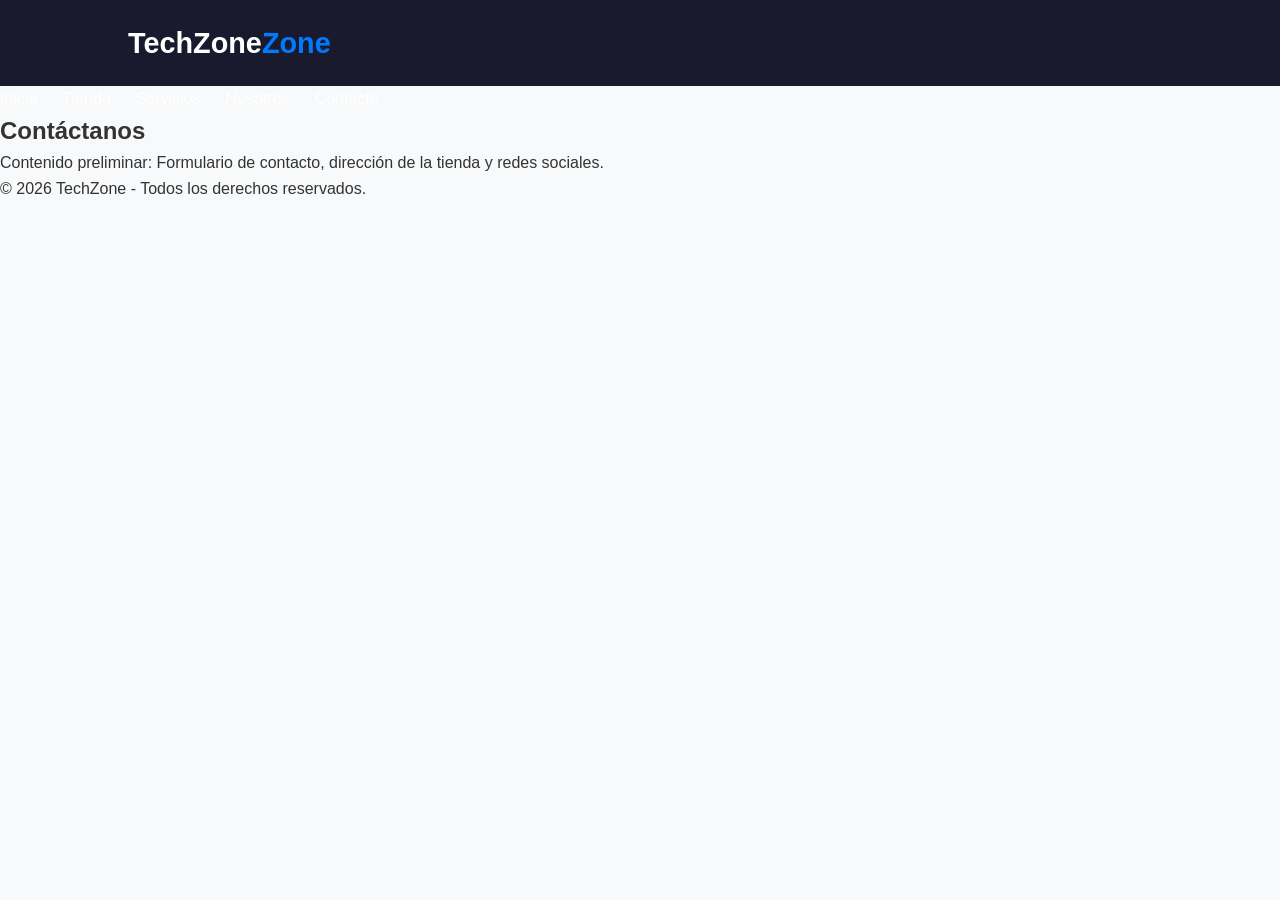
==== pages/contacto.html @ b21bb99a "Estructura, organizacion de carpetas y nuevas paginas PA4" ====
<!DOCTYPE html>
<html lang="es">
<head>
    <meta charset="UTF-8">
    <meta name="viewport" content="width=device-width, initial-scale=1.0">
    <title>TechZone - Contacto</title>
    <!-- Vinculamos al CSS que está afuera en la carpeta css -->
    <link rel="stylesheet" href="../css/style.css">
</head>
<body>

    <header class="main-header">
        <div class="logo-container" id="site-logo">
            <h1>TechZone<span>Zone</span></h1>
        </div>
    </header>

    <nav class="navbar">
    <ul class="nav-links">
        <li><a href="../index.html">Inicio</a></li>
        <li><a href="productos.html">Tienda</a></li>
        <li><a href="#">Servicios</a></li>
        <li><a href="#">Nosotros</a></li>
        <li><a href="contacto.html">Contacto</a></li>
    </ul>
</nav>

    <main>
        <section>
            <h2>Contáctanos</h2>
            <p>Contenido preliminar: Formulario de contacto, dirección de la tienda y redes sociales.</p>
        </section>
    </main>

    <footer>
        <p>&copy; 2026 TechZone - Todos los derechos reservados.</p>
    </footer>

</body>
</html>
---- css/style.css ----
:root {
    --primary-color: #007bff;
    --dark-color: #1a1a2e;
    --light-color: #f8f9fa;
    --text-color: #333333;
    --white-color: #ffffff;
    --font-main: 'Segoe UI', Tahoma, Geneva, Verdana, sans-serif;
}

* {
    margin: 0;
    padding: 0;
    box-sizing: border-box;
}

body {
    font-family: var(--font-main);
    color: var(--text-color);
    background-color: var(--light-color);
    line-height: 1.6;
    display: flex;
    flex-direction: column;
    min-height: 100vh;
}

.main-header {
    background-color: var(--dark-color);
    color: var(--white-color);
    display: flex;
    justify-content: space-between;
    align-items: center;
    padding: 20px 10%; 
    position: sticky;
    top: 0;
    z-index: 1000;
}

#site-logo h1 {
    font-size: 1.8rem;
}

#site-logo span {
    color: var(--primary-color);
}

.nav-links {
    display: flex;
    list-style: none;
    gap: 25px; 
}

.nav-links a {
    color: var(--white-color);
    text-decoration: none;
    font-weight: 500;
    transition: color 0.3s ease;
}

.nav-links a:hover, 
.nav-links a.active {
    color: var(--primary-color);
}

.main-content {
    flex: 1;
    display: flex;
    justify-content: center;
    align-items: center;
    padding: 40px 20px;
}

#home-hero.hero-section {
    background-color: var(--white-color);
    max-width: 800px;
    text-align: center;
    padding: 50px 40px; 
    margin: 20px auto;  
    border-radius: 8px;
    box-shadow: 0 4px 15px rgba(0, 0, 0, 0.05);
}

.hero-section h2 {
    font-size: 2.5rem;
    color: var(--dark-color);
    margin-bottom: 20px; 
}

.hero-section p {
    font-size: 1.1rem;
    color: #666;
    margin-bottom: 30px; 
}

.btn-primary {
    display: inline-block;
    background-color: var(--primary-color);
    color: var(--white-color);
    padding: 12px 30px;
    text-decoration: none;
    border-radius: 5px;
    font-weight: bold;
    transition: background-color 0.3s ease;
}

.btn-primary:hover {
    background-color: #0056b3;
}

.main-footer {
    background-color: var(--dark-color);
    color: #aaaaaa;
    text-align: center;
    padding: 20px;
    font-size: 0.9rem;
    margin-top: auto; 
}
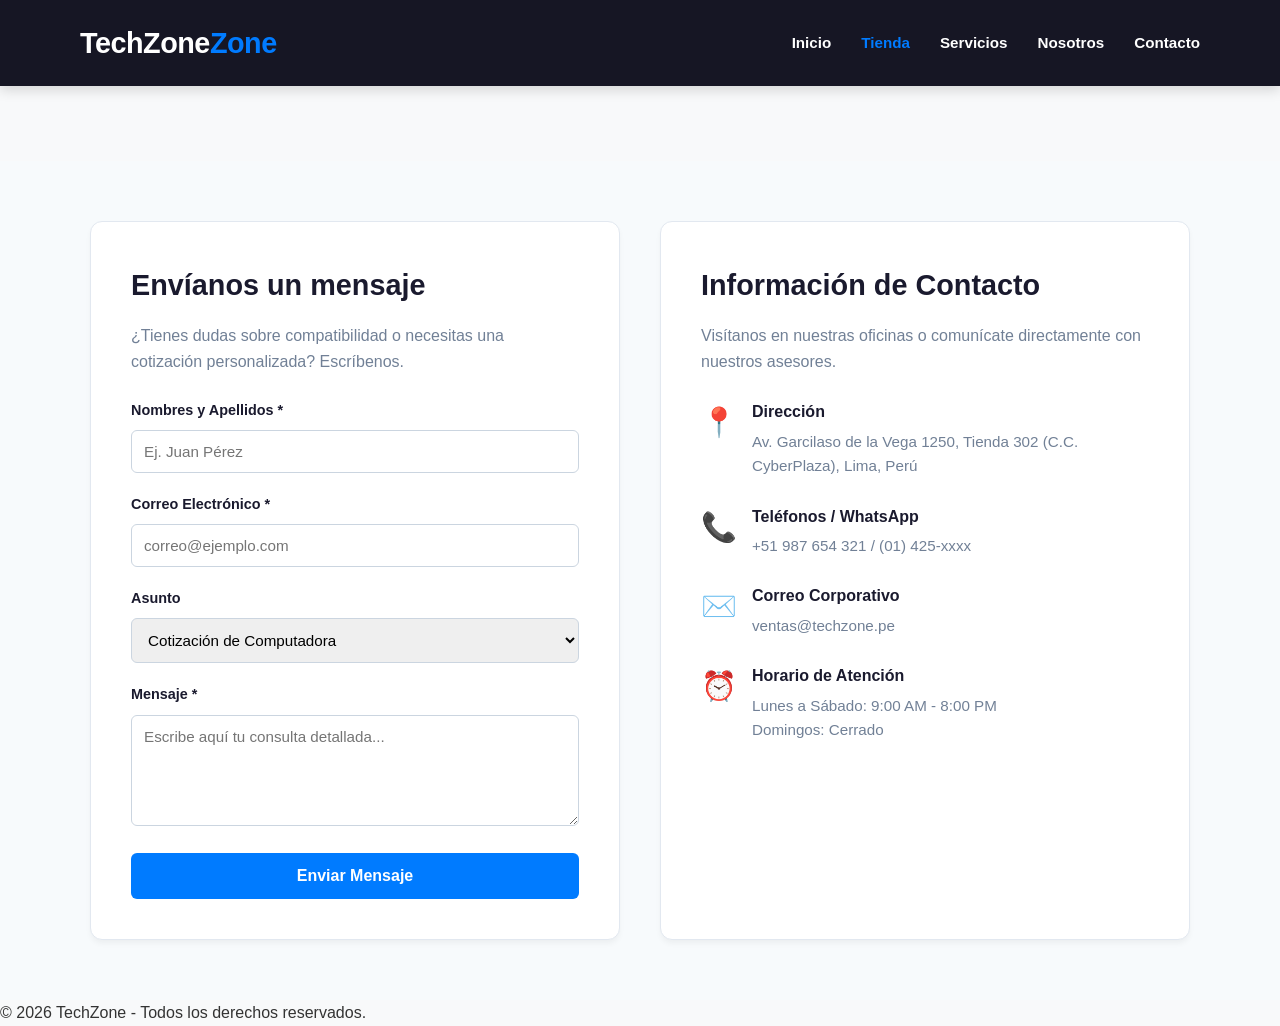
==== commit 1aad7d4b: "Solucion definitiva: Navbar global alineado e impecable" ====
--- a/pages/contacto.html
+++ b/pages/contacto.html
@@ -4,33 +4,99 @@
     <meta charset="UTF-8">
     <meta name="viewport" content="width=device-width, initial-scale=1.0">
     <title>TechZone - Contacto</title>
-    <!-- Vinculamos al CSS que está afuera en la carpeta css -->
     <link rel="stylesheet" href="../css/style.css">
 </head>
 <body>
 
+    
+
     <header class="main-header">
+    <nav class="navbar">
         <div class="logo-container" id="site-logo">
-            <h1>TechZone<span>Zone</span></h1>
+            <h1><a href="../index.html" style="text-decoration: none; color: inherit;">TechZone<span>Zone</span></a></h1>
         </div>
-    </header>
 
-    <nav class="navbar">
-    <ul class="nav-links">
-        <li><a href="../index.html">Inicio</a></li>
-        <li><a href="productos.html">Tienda</a></li>
-        <li><a href="#">Servicios</a></li>
-        <li><a href="#">Nosotros</a></li>
-        <li><a href="contacto.html">Contacto</a></li>
-    </ul>
-</nav>
+        <ul class="nav-links">
+            <li><a href="../index.html">Inicio</a></li>
+            <li><a href="productos.html" class="active">Tienda</a></li>
+            <li><a href="#">Servicios</a></li>
+            <li><a href="#">Nosotros</a></li>
+            <li><a href="contacto.html">Contacto</a></li>
+        </ul>
+    </nav>
+</header>
 
-    <main>
-        <section>
-            <h2>Contáctanos</h2>
-            <p>Contenido preliminar: Formulario de contacto, dirección de la tienda y redes sociales.</p>
-        </section>
-    </main>
+    <main class="contacto-main">
+    <section class="contacto-container">
+        
+        <div class="contacto-formulario-box">
+            <h3>Envíanos un mensaje</h3>
+            <p>¿Tienes dudas sobre compatibilidad o necesitas una cotización personalizada? Escríbenos.</p>
+            
+            <form class="form-contacto">
+                <div class="form-group">
+                    <label for="nombre">Nombres y Apellidos *</label>
+                    <input type="text" id="nombre" required placeholder="Ej. Juan Pérez">
+                </div>
+                <div class="form-group">
+                    <label for="correo">Correo Electrónico *</label>
+                    <input type="email" id="correo" required placeholder="correo@ejemplo.com">
+                </div>
+                <div class="form-group">
+                    <label for="asunto">Asunto</label>
+                    <select id="asunto">
+                        <option value="cotizacion">Cotización de Computadora</option>
+                        <option value="soporte">Soporte Técnico / Garantía</option>
+                        <option value="ventas">Duda sobre un Producto</option>
+                    </select>
+                </div>
+                <div class="form-group">
+                    <label for="mensaje">Mensaje *</label>
+                    <textarea id="mensaje" rows="5" required placeholder="Escribe aquí tu consulta detallada..."></textarea>
+                </div>
+                <button type="submit" class="btn-enviar-contacto">Enviar Mensaje</button>
+            </form>
+        </div>
+
+        <div class="contacto-info-box">
+            <h3>Información de Contacto</h3>
+            <p class="contacto-intro">Visítanos en nuestras oficinas o comunícate directamente con nuestros asesores.</p>
+            
+            <div class="info-item">
+                <span class="info-icon">📍</span>
+                <div>
+                    <h4>Dirección</h4>
+                    <p>Av. Garcilaso de la Vega 1250, Tienda 302 (C.C. CyberPlaza), Lima, Perú</p>
+                </div>
+            </div>
+
+            <div class="info-item">
+                <span class="info-icon">📞</span>
+                <div>
+                    <h4>Teléfonos / WhatsApp</h4>
+                    <p>+51 987 654 321 / (01) 425-xxxx</p>
+                </div>
+            </div>
+
+            <div class="info-item">
+                <span class="info-icon">✉️</span>
+                <div>
+                    <h4>Correo Corporativo</h4>
+                    <p>ventas@techzone.pe</p>
+                </div>
+            </div>
+
+            <div class="info-item">
+                <span class="info-icon">⏰</span>
+                <div>
+                    <h4>Horario de Atención</h4>
+                    <p>Lunes a Sábado: 9:00 AM - 8:00 PM<br>Domingos: Cerrado</p>
+                </div>
+            </div>
+        </div>
+
+    </section>
+</main>
 
     <footer>
         <p>&copy; 2026 TechZone - Todos los derechos reservados.</p>
--- a/css/style.css
+++ b/css/style.css
@@ -1,4 +1,3 @@
-
 :root {
     --primary-color: #007bff;
     --dark-color: #1a1a2e;
@@ -24,42 +23,70 @@
     min-height: 100vh;
 }
 
+/* ==========================================
+   CABECERA GLOBAL (IDÉNTICA A LA CAPTURA)
+   ========================================== */
+
 .main-header {
-    background-color: var(--dark-color);
+    background-color: #161624; /* Color oscuro idéntico de tu barra */
+    width: 100%;
+    position: relative;
+    z-index: 1000;
+    /* La sombra blanca/clara que se ve abajo de la barra en tu foto */
+    box-shadow: 0 4px 12px rgba(0, 0, 0, 0.15), 0 1px 0px rgba(255, 255, 255, 0.1); 
+}
+
+.navbar {
+    display: flex;
+    justify-content: space-between; /* Empuja el logo a la izquierda y los links a la derecha */
+    align-items: center;            /* Los centra perfectamente de forma vertical */
+    max-width: 1200px;              /* Limita el ancho para que no se pegue a los extremos de pantallas gigantes */
+    margin: 0 auto;                 /* Centra la barra en la pantalla */
+    padding: 20px 40px;             /* Espaciado interno exacto para darle esa altura elegante */
+}
+
+/* Alineación interna del Logo */
+.logo-container {
+    display: flex;
+    align-items: center;
+}
+
+.logo-container h1 {
+    font-family: var(--font-main);
+    font-size: 1.8rem;
+    font-weight: 700;
     color: var(--white-color);
-    display: flex;
-    justify-content: space-between;
+    margin: 0;
+    letter-spacing: -0.5px;
+}
+
+.logo-container span {
+    color: var(--primary-color);
+}
+
+/* Alineación interna de los Enlaces a la derecha */
+.nav-links {
+    list-style: none;
+    display: flex;
+    gap: 30px; /* Distancia perfecta entre cada palabra */
+    margin: 0;
+    padding: 0;
     align-items: center;
-    padding: 20px 10%; 
-    position: sticky;
-    top: 0;
-    z-index: 1000;
-}
-
-#site-logo h1 {
-    font-size: 1.8rem;
-}
-
-#site-logo span {
-    color: var(--primary-color);
-}
-
-.nav-links {
-    display: flex;
-    list-style: none;
-    gap: 25px; 
 }
 
 .nav-links a {
-    color: var(--white-color);
     text-decoration: none;
-    font-weight: 500;
-    transition: color 0.3s ease;
-}
-
+    color: #ffffff;
+    font-family: var(--font-main);
+    font-size: 0.95rem;
+    font-weight: 600;
+    transition: color 0.2s ease;
+}
+
+/* Color azul para la sección activa o cuando pasas el mouse */
 .nav-links a:hover, 
 .nav-links a.active {
-    color: var(--primary-color);
+    color: #007bff; /* El tono azul exacto de tu Tienda activa */
 }
 
 .main-content {
@@ -114,4 +141,522 @@
     padding: 20px;
     font-size: 0.9rem;
     margin-top: auto; 
+}
+
+
+.home-main {
+    font-family: var(--font-main);
+    color: var(--text-color);
+    line-height: 1.6;
+}
+
+.hero-section {
+    background: linear-gradient(135deg, rgba(26, 26, 46, 0.85) 0%, rgba(15, 15, 26, 0.9) 100%), 
+                url('../assets/hero-bg.jpg');
+    background-size: cover;
+    background-position: center;
+    background-repeat: no-repeat;
+    color: var(--white-color);
+    padding: 120px 20px; /* Aumentamos el padding para darle cuerpo y presencia al banner */
+    text-align: center;
+}
+
+.hero-container {
+    max-width: 800px;
+    margin: 0 auto;
+}
+.hero-badge {
+    background: var(--primary-color);
+    color: white;
+    padding: 5px 15px;
+    border-radius: 20px;
+    font-size: 0.85rem;
+    font-weight: bold;
+    text-transform: uppercase;
+    letter-spacing: 1px;
+    display: inline-block;
+}
+.hero-title {
+    font-size: 3rem;
+    margin: 20px 0 15px 0;
+    font-weight: 700;
+    letter-spacing: -1px;
+    line-height: 1.2;
+}
+.hero-subtitle {
+    font-size: 1.2rem;
+    color: #a0aec0;
+    margin-bottom: 30px;
+    max-width: 600px;
+    margin-left: auto;
+    margin-right: auto;
+}
+.hero-buttons {
+    display: flex;
+    gap: 15px;
+    justify-content: center;
+}
+
+.btn {
+    padding: 12px 28px;
+    text-decoration: none;
+    border-radius: 6px;
+    font-weight: bold;
+    display: inline-block;
+}
+.btn-primary {
+    background: var(--primary-color);
+    color: white;
+}
+.btn-outline {
+    background: transparent;
+    color: white;
+    border: 2px solid white;
+}
+
+.brands-bar {
+    background: var(--light-color);
+    padding: 20px;
+    border-bottom: 1px solid #e2e8f0;
+}
+.brands-container {
+    display: flex;
+    justify-content: space-around;
+    align-items: center;
+    max-width: 1200px;
+    margin: 0 auto;
+    flex-wrap: wrap;
+    gap: 20px;
+    filter: grayscale(100%);
+    opacity: 0.6;
+}
+.brands-container span {
+    font-weight: bold;
+    font-size: 1.2rem;
+    letter-spacing: 2px;
+}
+
+.section-header {
+    text-align: center;
+    margin-bottom: 40px;
+}
+.section-header h3 {
+    font-size: 2rem;
+    margin-bottom: 10px;
+}
+.section-header p {
+    color: #718096;
+}
+
+.categories-section {
+    padding: 60px 20px;
+    max-width: 1200px;
+    margin: 0 auto;
+}
+.categories-grid {
+    display: grid;
+    grid-template-columns: repeat(auto-fit, minmax(250px, 1fr));
+    gap: 20px;
+}
+.category-card {
+    position: relative;
+    border-radius: 8px;
+    overflow: hidden;
+    height: 200px;
+    display: flex;
+    align-items: flex-end;
+    padding: 20px;
+}
+.cat-laptops { background-color: #2d3748; }
+.cat-hardware { background-color: #4a5568; }
+.cat-perifericos { background-color: #2c5282; }
+
+.category-overlay {
+    position: absolute;
+    inset: 0;
+    background: linear-gradient(to top, rgba(0,0,0,0.8), rgba(0,0,0,0.2));
+}
+.category-content {
+    position: relative;
+    z-index: 10;
+    color: white;
+}
+.category-content h4 {
+    font-size: 1.3rem;
+    margin: 0;
+}
+.category-content a {
+    color: var(--primary-color);
+    font-size: 0.9rem;
+    text-decoration: none;
+    font-weight: bold;
+}
+
+.featured-products {
+    background: #f7fafc;
+    padding: 60px 20px;
+}
+.featured-container {
+    max-width: 1200px;
+    margin: 0 auto;
+}
+.featured-header {
+    display: flex;
+    justify-content: space-between;
+    align-items: flex-end;
+    margin-bottom: 40px;
+    flex-wrap: wrap;
+    gap: 15px;
+}
+.featured-header h3 {
+    font-size: 2rem;
+    margin: 0 0 5px 0;
+}
+.featured-header p {
+    color: #718096;
+    margin: 0;
+}
+.view-all-link {
+    color: var(--primary-color);
+    font-weight: bold;
+    text-decoration: none;
+}
+.products-grid {
+    display: grid;
+    grid-template-columns: repeat(auto-fit, minmax(280px, 1fr));
+    gap: 30px;
+}
+
+.product-card {
+    background: var(--white-color);
+    border: 1px solid #e2e8f0;
+    border-radius: 12px;
+    overflow: hidden;
+    box-shadow: 0 4px 6px -1px rgba(0,0,0,0.05);
+    display: flex;
+    flex-direction: column;
+}
+
+.product-image-container {
+    background: #edf2f7;
+    height: 220px; 
+    display: flex;
+    align-items: center;
+    justify-content: center;
+    position: relative;
+    overflow: hidden;
+}
+.badge-offer {
+    position: absolute;
+    top: 15px;
+    left: 15px;
+    background: #e53e3e;
+    color: white;
+    padding: 4px 10px;
+    border-radius: 4px;
+    font-size: 0.75rem;
+    font-weight: bold;
+}
+.badge-new {
+    position: absolute;
+    top: 15px;
+    left: 15px;
+    background: #319795;
+    color: white;
+    padding: 4px 10px;
+    border-radius: 4px;
+    font-size: 0.75rem;
+    font-weight: bold;
+}
+.product-emoji {
+    font-size: 3.5rem;
+    color: #a0aec0;
+}
+.product-info {
+    padding: 20px;
+    flex-grow: 1;
+    display: flex;
+    flex-direction: column;
+}
+.product-category {
+    color: #a0aec0;
+    font-size: 0.8rem;
+    text-transform: uppercase;
+    font-weight: bold;
+}
+.product-title {
+    font-size: 1.15rem;
+    margin: 5px 0 10px 0;
+    color: var(--dark-color);
+}
+.product-description {
+    color: #718096;
+    font-size: 0.9rem;
+    margin: 0 0 15px 0;
+    flex-grow: 1;
+}
+.product-footer {
+    display: flex;
+    align-items: center;
+    justify-content: space-between;
+    margin-top: auto;
+}
+.price-current {
+    font-size: 1.3rem;
+    font-weight: bold;
+    color: var(--primary-color);
+    display: inline-block;
+}
+.price-old {
+    font-size: 0.9rem;
+    color: #a0aec0;
+    text-decoration: line-through;
+    margin-left: 5px;
+}
+.btn-add {
+    background: var(--dark-color);
+    color: white;
+    padding: 8px 14px;
+    text-decoration: none;
+    border-radius: 6px;
+    font-size: 0.85rem;
+    font-weight: bold;
+}
+
+.features-info {
+    background: var(--white-color);
+    padding: 70px 20px;
+}
+.features-container {
+    display: grid;
+    grid-template-columns: repeat(auto-fit, minmax(280px, 1fr));
+    gap: 40px;
+    text-align: center;
+    max-width: 1200px;
+    margin: 0 auto;
+}
+.feature-item {
+    padding: 10px;
+}
+.feature-icon {
+    font-size: 2.5rem;
+    color: var(--primary-color);
+    margin-bottom: 15px;
+}
+.feature-item h4 {
+    font-size: 1.25rem;
+    margin-bottom: 10px;
+    color: var(--dark-color);
+}
+.feature-item p {
+    color: #718096;
+    font-size: 0.95rem;
+}
+
+.newsletter-section {
+    background: #1a1a2e;
+    color: white;
+    padding: 50px 20px;
+    text-align: center;
+}
+.newsletter-container {
+    max-width: 600px;
+    margin: 0 auto;
+}
+.newsletter-container h3 {
+    font-size: 1.8rem;
+    margin-bottom: 10px;
+}
+.newsletter-container p {
+    color: #a0aec0;
+    margin-bottom: 20px;
+    font-size: 0.95rem;
+}
+.newsletter-form {
+    display: flex;
+    gap: 10px;
+    justify-content: center;
+    flex-wrap: wrap;
+}
+.newsletter-form input {
+    padding: 12px;
+    border-radius: 6px;
+    border: none;
+    width: 280px;
+    font-size: 0.9rem;
+}
+.newsletter-form button {
+    background: var(--primary-color);
+    color: white;
+    border: none;
+    padding: 12px 24px;
+    border-radius: 6px;
+    font-weight: bold;
+    cursor: pointer;
+}
+
+
+.category-bg-img {
+    position: absolute;
+    top: 0;
+    left: 0;
+    width: 100%;
+    height: 100%;
+    object-fit: cover; 
+    z-index: 1;
+}
+
+.category-overlay {
+    position: absolute;
+    inset: 0;
+    background: linear-gradient(to top, rgba(0,0,0,0.85) 0%, rgba(0,0,0,0.3) 100%);
+    z-index: 2; 
+}
+
+.category-content {
+    position: relative;
+    z-index: 3; 
+    color: white;
+}
+
+.product-img {
+    width: 100%;
+    height: 100%;
+    object-fit: contain; 
+    padding: 15px; 
+    transition: transform 0.3s ease;
+}
+
+.product-card:hover .product-img {
+    transform: scale(1.05);
+}
+
+/* ==========================================
+   ESTILOS DE LA PÁGINA DE TIENDA
+   ========================================== */
+.tienda-main {
+    max-width: 1200px;
+    margin: 0 auto;
+    padding: 40px 20px;
+}
+.tienda-header {
+    text-align: center;
+    margin-bottom: 30px;
+}
+.tienda-header h2 {
+    font-size: 2.5rem;
+    color: var(--dark-color);
+    margin-bottom: 10px;
+}
+.tienda-header p {
+    color: #718096;
+}
+.tienda-filtros {
+    display: flex;
+    justify-content: center;
+    gap: 10px;
+    margin-bottom: 40px;
+}
+.filtro-btn {
+    background: var(--white-color);
+    border: 1px solid #e2e8f0;
+    padding: 8px 18px;
+    border-radius: 20px;
+    cursor: pointer;
+    font-weight: bold;
+    color: #4a5568;
+    transition: all 0.3s;
+}
+.filtro-btn.active, .filtro-btn:hover {
+    background: var(--primary-color);
+    color: white;
+    border-color: var(--primary-color);
+}
+
+/* ==========================================
+   ESTILOS DE LA PÁGINA DE CONTACTO
+   ========================================== */
+.contacto-main {
+    background: #f7fafc;
+    padding: 60px 20px;
+}
+.contacto-container {
+    max-width: 1100px;
+    margin: 0 auto;
+    display: grid;
+    grid-template-columns: repeat(auto-fit, minmax(320px, 1fr));
+    gap: 40px;
+}
+.contacto-formulario-box, .contacto-info-box {
+    background: var(--white-color);
+    padding: 40px;
+    border-radius: 12px;
+    box-shadow: 0 4px 6px -1px rgba(0,0,0,0.05);
+    border: 1px solid #e2e8f0;
+}
+.contacto-formulario-box h3, .contacto-info-box h3 {
+    font-size: 1.8rem;
+    color: var(--dark-color);
+    margin-bottom: 15px;
+}
+.contacto-formulario-box p, .contacto-intro {
+    color: #718096;
+    margin-bottom: 25px;
+}
+.form-group {
+    margin-bottom: 20px;
+}
+.form-group label {
+    display: block;
+    font-weight: bold;
+    margin-bottom: 8px;
+    color: var(--dark-color);
+    font-size: 0.9rem;
+}
+.form-group input, .form-group select, .form-group textarea {
+    width: 100%;
+    padding: 12px;
+    border: 1px solid #cbd5e0;
+    border-radius: 6px;
+    font-family: inherit;
+    font-size: 0.95rem;
+    transition: border-color 0.3s;
+}
+.form-group input:focus, .form-group select:focus, .form-group textarea:focus {
+    outline: none;
+    border-color: var(--primary-color);
+}
+.btn-enviar-contacto {
+    background: var(--primary-color);
+    color: white;
+    border: none;
+    padding: 14px 24px;
+    border-radius: 6px;
+    font-weight: bold;
+    cursor: pointer;
+    width: 100%;
+    font-size: 1rem;
+}
+.info-item {
+    display: flex;
+    gap: 15px;
+    margin-bottom: 25px;
+}
+.info-icon {
+    font-size: 1.8rem;
+    color: var(--primary-color);
+}
+.info-item h4 {
+    margin: 0 0 5px 0;
+    color: var(--dark-color);
+}
+.info-item p {
+    margin: 0;
+    color: #718096;
+    font-size: 0.95rem;
+}
+
+/* Empuja el contenido principal hacia abajo uniformemente en todas las páginas */
+.home-main, .tienda-main, .contacto-main {
+    margin-top: 75px; /* Esta es la altura exacta que ocupa la barra fija */
 }
